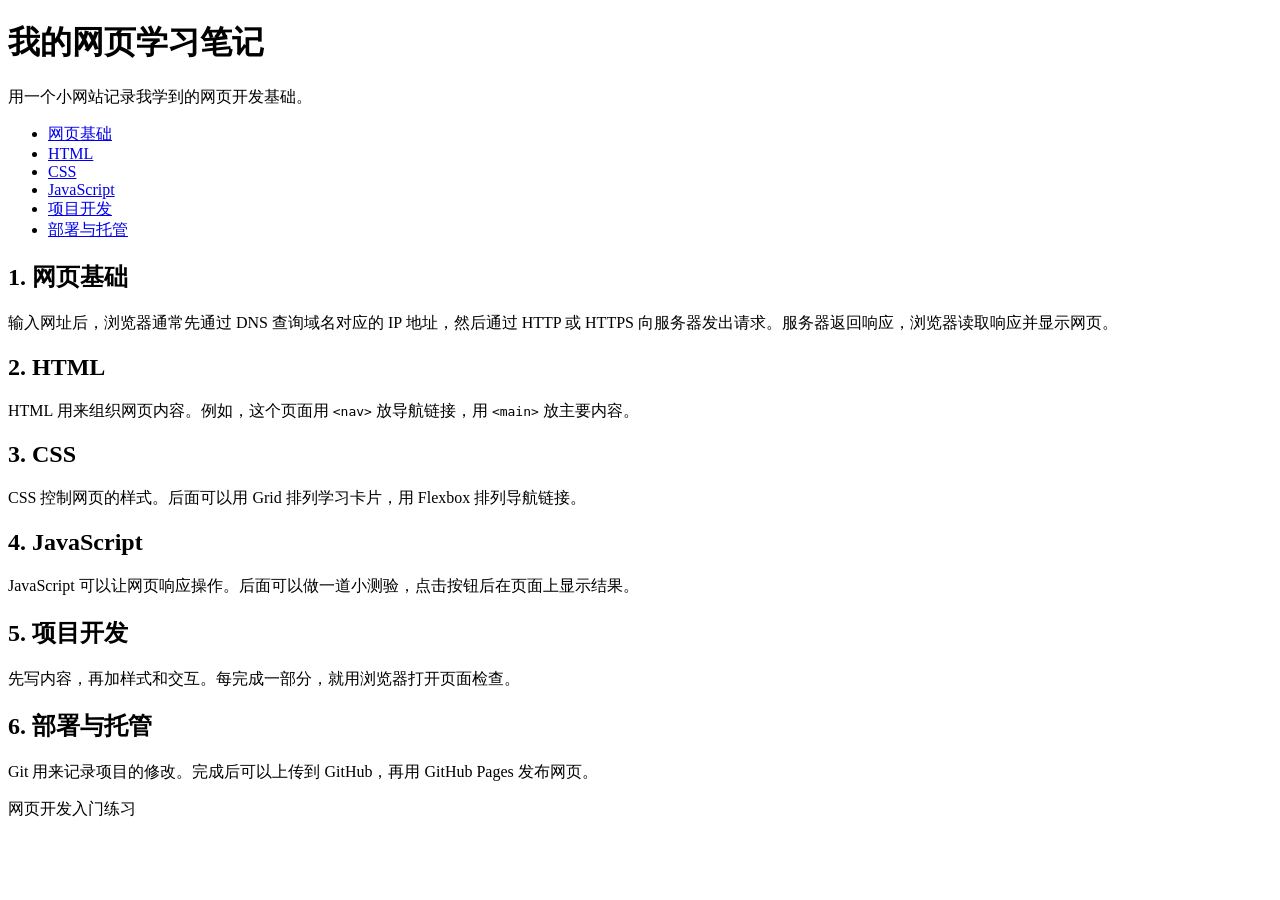
==== index.html @ ea60c0ec "Add HTML structure for learning notes" ====
<!doctype html>
<html lang="zh-CN">
<head>
  <meta charset="utf-8">
  <meta name="viewport" content="width=device-width, initial-scale=1">
  <title>我的网页学习笔记</title>
</head>
<body>
  <header>
    <h1>我的网页学习笔记</h1>
    <p>用一个小网站记录我学到的网页开发基础。</p>
    <nav aria-label="学习主题">
      <ul>
        <li><a href="#web">网页基础</a></li>
        <li><a href="#html">HTML</a></li>
        <li><a href="#css">CSS</a></li>
        <li><a href="#javascript">JavaScript</a></li>
        <li><a href="#project">项目开发</a></li>
        <li><a href="#deployment">部署与托管</a></li>
      </ul>
    </nav>
  </header>
  <main>
    <section id="web">
      <h2>1. 网页基础</h2>
      <p>输入网址后，浏览器通常先通过 DNS 查询域名对应的 IP 地址，然后通过 HTTP 或 HTTPS 向服务器发出请求。服务器返回响应，浏览器读取响应并显示网页。</p>
    </section>
    <section id="html">
      <h2>2. HTML</h2>
      <p>HTML 用来组织网页内容。例如，这个页面用 <code>&lt;nav&gt;</code> 放导航链接，用 <code>&lt;main&gt;</code> 放主要内容。</p>
    </section>
    <section id="css">
      <h2>3. CSS</h2>
      <p>CSS 控制网页的样式。后面可以用 Grid 排列学习卡片，用 Flexbox 排列导航链接。</p>
    </section>
    <section id="javascript">
      <h2>4. JavaScript</h2>
      <p>JavaScript 可以让网页响应操作。后面可以做一道小测验，点击按钮后在页面上显示结果。</p>
    </section>
    <section id="project">
      <h2>5. 项目开发</h2>
      <p>先写内容，再加样式和交互。每完成一部分，就用浏览器打开页面检查。</p>
    </section>
    <section id="deployment">
      <h2>6. 部署与托管</h2>
      <p>Git 用来记录项目的修改。完成后可以上传到 GitHub，再用 GitHub Pages 发布网页。</p>
    </section>
  </main>
  <footer>
    <p>网页开发入门练习</p>
  </footer>
</body>
</html>
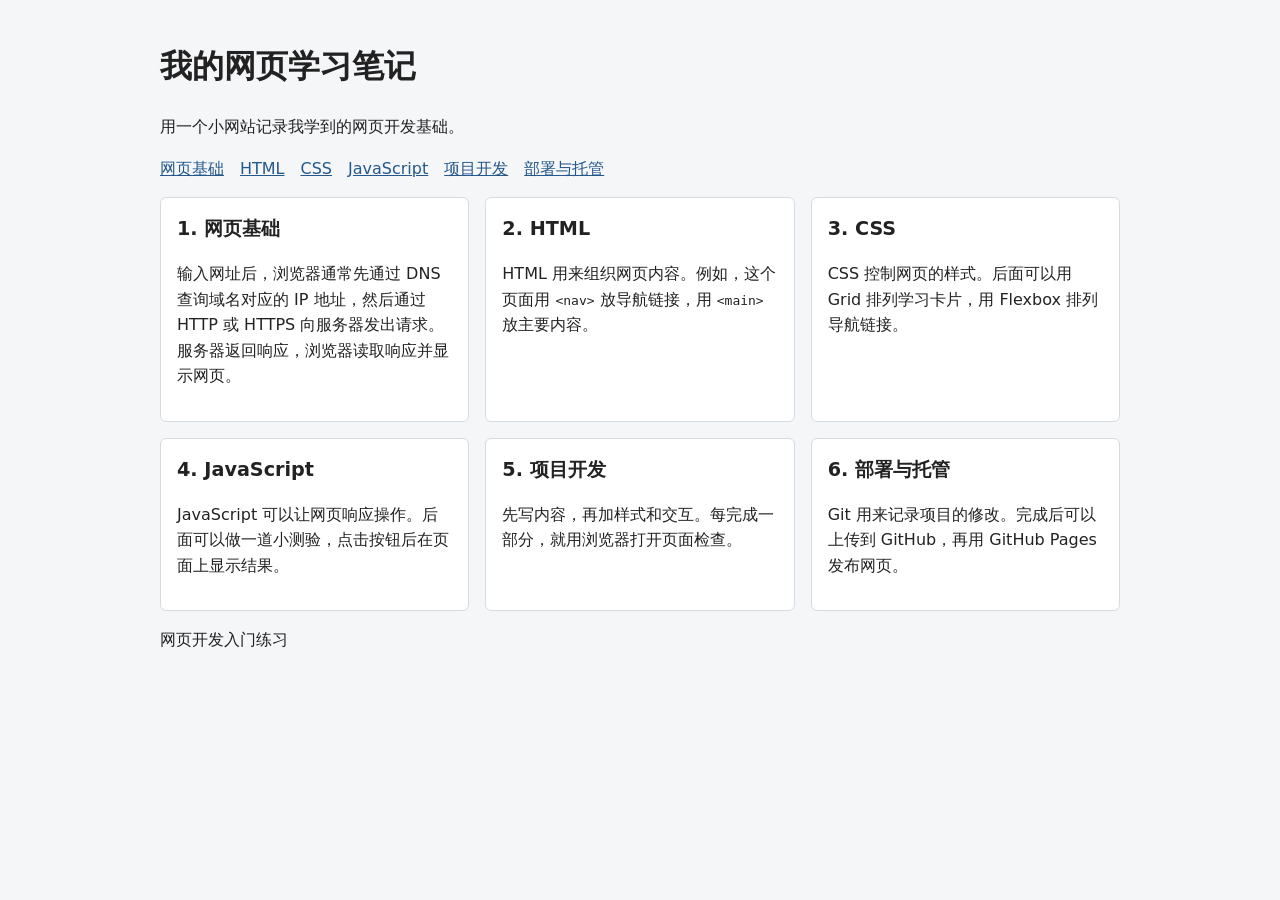
==== commit 9a2313d3: "Add simple responsive styles" ====
--- a/index.html
+++ b/index.html
@@ -4,6 +4,7 @@
   <meta charset="utf-8">
   <meta name="viewport" content="width=device-width, initial-scale=1">
   <title>我的网页学习笔记</title>
+  <link rel="stylesheet" href="style.css">
 </head>
 <body>
   <header>
--- a/style.css
+++ b/style.css
@@ -0,0 +1,45 @@
+body {
+  max-width: 960px;
+  margin: 0 auto;
+  padding: 20px;
+  font-family: system-ui, sans-serif;
+  line-height: 1.6;
+  background: #f4f6f8;
+  color: #222;
+}
+
+nav ul {
+  display: flex;
+  flex-wrap: wrap;
+  gap: 8px 16px;
+  padding: 0;
+  list-style: none;
+}
+
+nav a {
+  color: #24578a;
+}
+
+main {
+  display: grid;
+  grid-template-columns: repeat(3, 1fr);
+  gap: 16px;
+}
+
+section {
+  padding: 16px;
+  border: 1px solid #d5dbe1;
+  border-radius: 6px;
+  background: white;
+}
+
+section h2 {
+  margin-top: 0;
+  font-size: 1.2rem;
+}
+
+@media (max-width: 680px) {
+  main {
+    grid-template-columns: 1fr;
+  }
+}
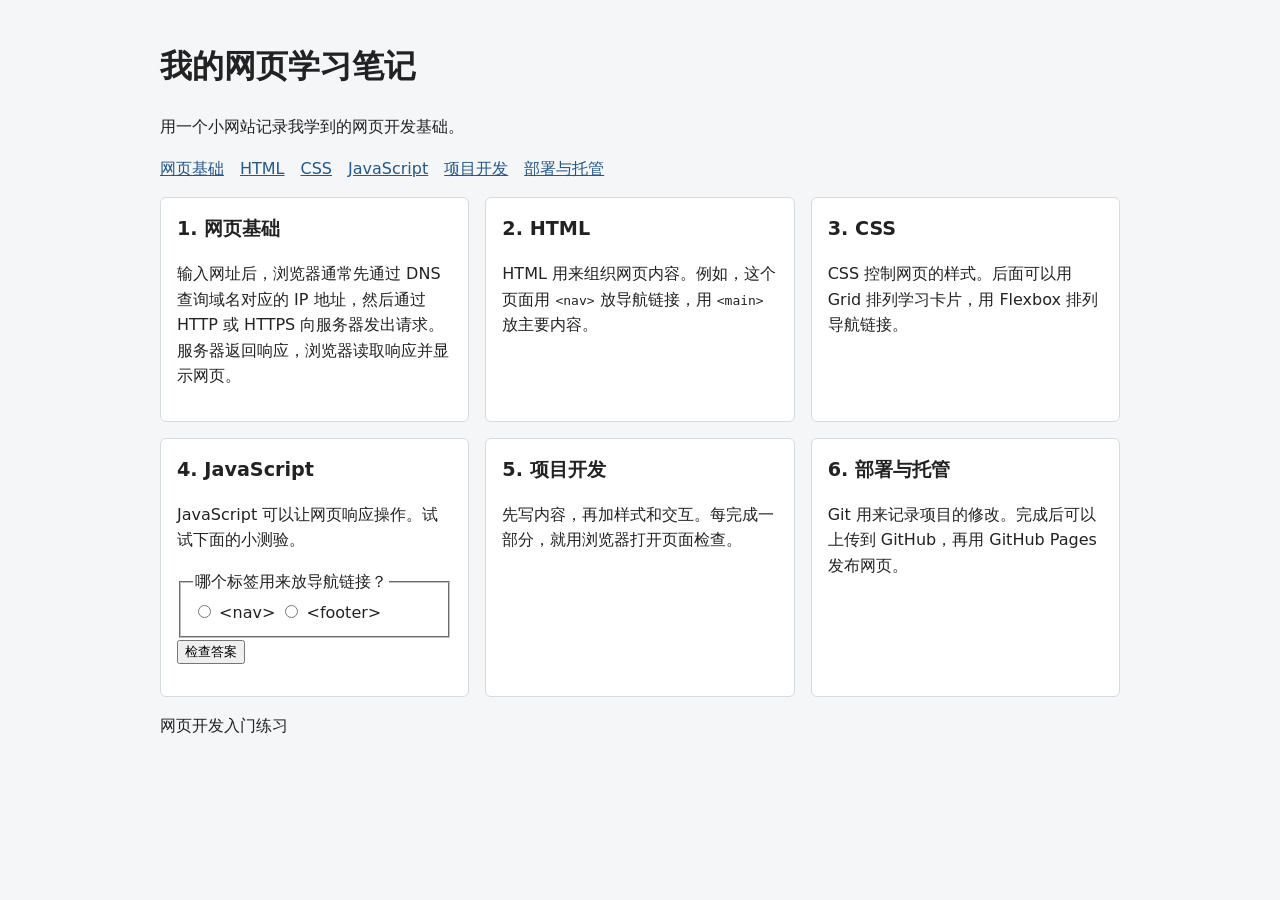
==== commit 651ea2fc: "Add a JavaScript practice quiz" ====
--- a/index.html
+++ b/index.html
@@ -36,7 +36,14 @@
     </section>
     <section id="javascript">
       <h2>4. JavaScript</h2>
-      <p>JavaScript 可以让网页响应操作。后面可以做一道小测验，点击按钮后在页面上显示结果。</p>
+      <p>JavaScript 可以让网页响应操作。试试下面的小测验。</p>
+      <fieldset>
+        <legend>哪个标签用来放导航链接？</legend>
+        <label><input type="radio" name="quiz" value="nav"> &lt;nav&gt;</label>
+        <label><input type="radio" name="quiz" value="footer"> &lt;footer&gt;</label>
+      </fieldset>
+      <button id="check-answer" type="button">检查答案</button>
+      <p id="quiz-result" role="status"></p>
     </section>
     <section id="project">
       <h2>5. 项目开发</h2>
@@ -50,5 +57,6 @@
   <footer>
     <p>网页开发入门练习</p>
   </footer>
+  <script src="quiz.js"></script>
 </body>
 </html>
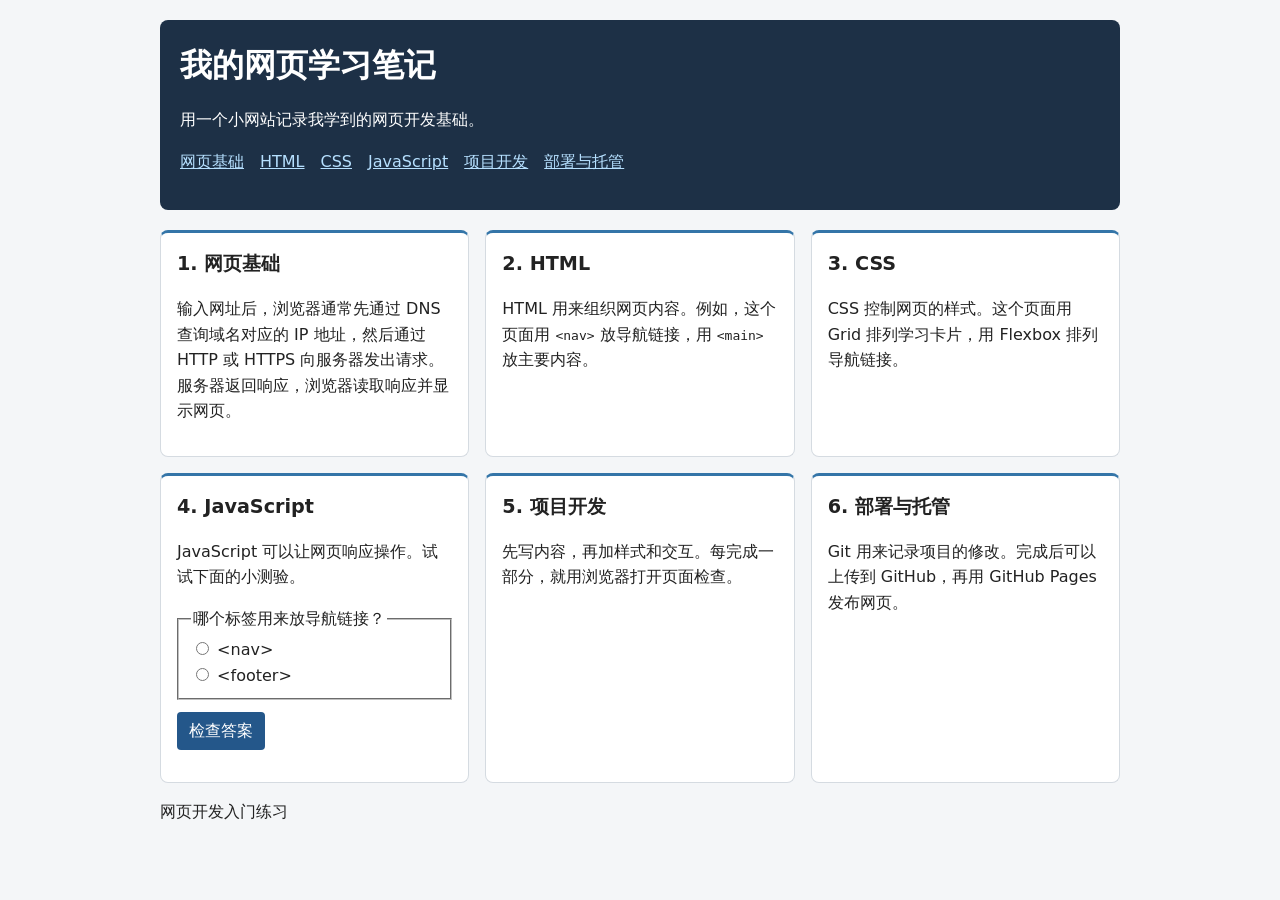
==== commit 6c1a2cb5: "Polish the learning page layout" ====
--- a/index.html
+++ b/index.html
@@ -32,7 +32,7 @@
     </section>
     <section id="css">
       <h2>3. CSS</h2>
-      <p>CSS 控制网页的样式。后面可以用 Grid 排列学习卡片，用 Flexbox 排列导航链接。</p>
+      <p>CSS 控制网页的样式。这个页面用 Grid 排列学习卡片，用 Flexbox 排列导航链接。</p>
     </section>
     <section id="javascript">
       <h2>4. JavaScript</h2>
--- a/style.css
+++ b/style.css
@@ -6,6 +6,18 @@
   line-height: 1.6;
   background: #f4f6f8;
   color: #222;
+}
+
+header {
+  padding: 20px;
+  margin-bottom: 20px;
+  border-radius: 8px;
+  background: #1d3046;
+  color: white;
+}
+
+h1 {
+  margin: 0;
 }
 
 nav ul {
@@ -17,19 +29,20 @@
 }
 
 nav a {
-  color: #24578a;
+  color: #b6e0ff;
 }
 
 main {
   display: grid;
-  grid-template-columns: repeat(3, 1fr);
+  grid-template-columns: repeat(3, minmax(0, 1fr));
   gap: 16px;
 }
 
 section {
   padding: 16px;
   border: 1px solid #d5dbe1;
-  border-radius: 6px;
+  border-top: 3px solid #3475a8;
+  border-radius: 8px;
   background: white;
 }
 
@@ -38,6 +51,29 @@
   font-size: 1.2rem;
 }
 
+fieldset {
+  min-width: 0;
+  margin: 0 0 12px;
+}
+
+fieldset label {
+  display: block;
+}
+
+#check-answer {
+  padding: 6px 12px;
+  border: 0;
+  border-radius: 4px;
+  background: #24578a;
+  color: white;
+  font: inherit;
+  cursor: pointer;
+}
+
+#quiz-result {
+  margin-bottom: 0;
+}
+
 @media (max-width: 680px) {
   main {
     grid-template-columns: 1fr;
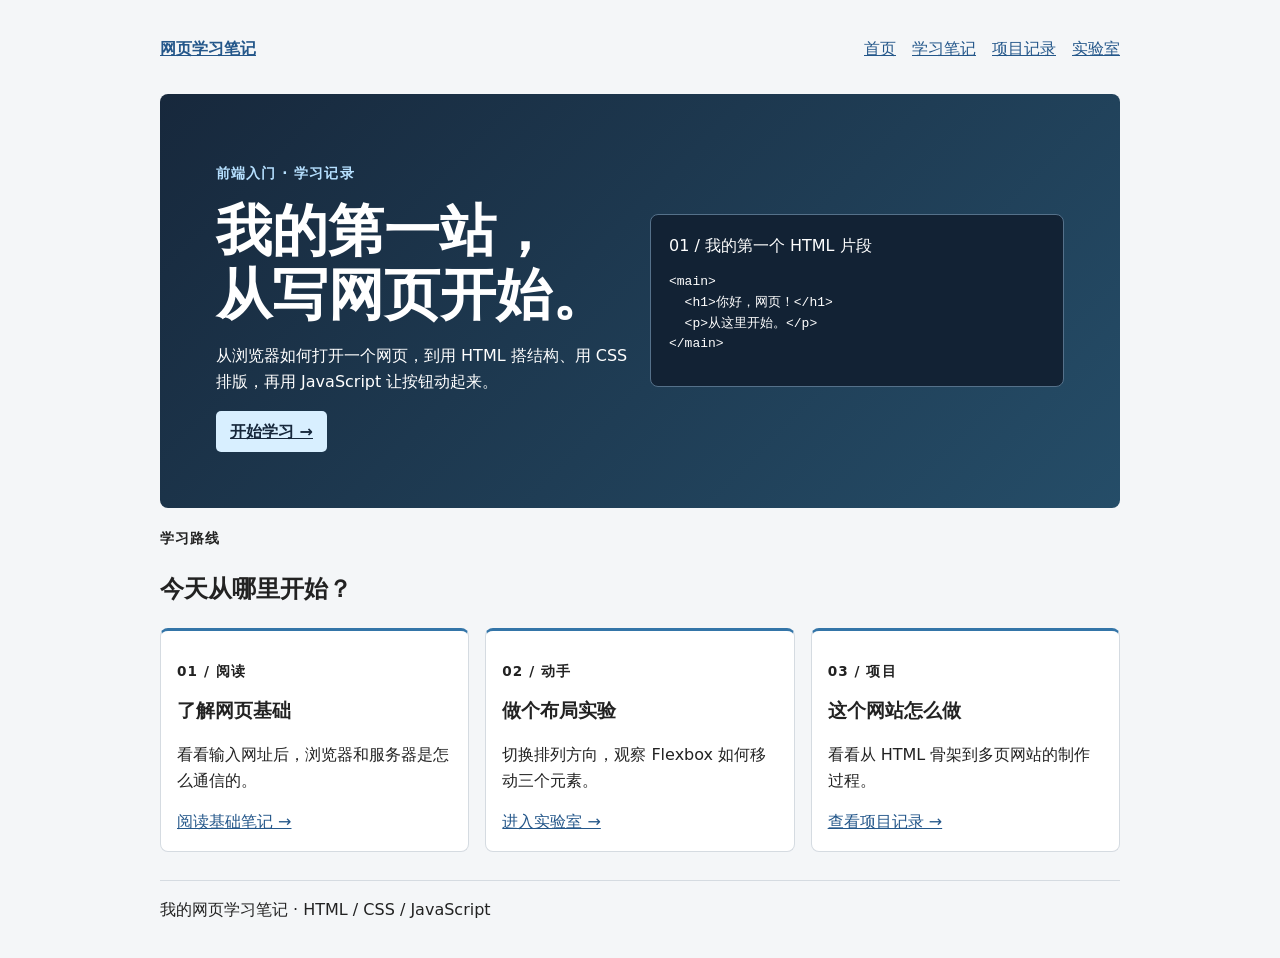
==== commit e7a67ea7: "Expand the site with notes, projects, and a playground" ====
--- a/index.html
+++ b/index.html
@@ -7,56 +7,53 @@
   <link rel="stylesheet" href="style.css">
 </head>
 <body>
-  <header>
-    <h1>我的网页学习笔记</h1>
-    <p>用一个小网站记录我学到的网页开发基础。</p>
-    <nav aria-label="学习主题">
+    <nav class="site-nav" aria-label="主导航">
+      <a class="brand" href="index.html">网页学习笔记</a>
       <ul>
-        <li><a href="#web">网页基础</a></li>
-        <li><a href="#html">HTML</a></li>
-        <li><a href="#css">CSS</a></li>
-        <li><a href="#javascript">JavaScript</a></li>
-        <li><a href="#project">项目开发</a></li>
-        <li><a href="#deployment">部署与托管</a></li>
+        <li><a href="index.html">首页</a></li>
+        <li><a href="lessons.html">学习笔记</a></li>
+        <li><a href="projects.html">项目记录</a></li><li><a href="playground.html">实验室</a></li>
       </ul>
     </nav>
+  <header class="hero">
+    <div>
+      <p class="eyebrow">前端入门 · 学习记录</p>
+      <h1>我的第一站，<br>从写网页开始。</h1>
+      <p>从浏览器如何打开一个网页，到用 HTML 搭结构、用 CSS 排版，再用 JavaScript 让按钮动起来。</p>
+      <a class="action" href="lessons.html">开始学习 →</a>
+    </div>
+    <figure class="preview">
+      <figcaption>01 / 我的第一个 HTML 片段</figcaption>
+      <pre><code>&lt;main&gt;
+  &lt;h1&gt;你好，网页！&lt;/h1&gt;
+  &lt;p&gt;从这里开始。&lt;/p&gt;
+&lt;/main&gt;</code></pre>
+    </figure>
   </header>
-  <main>
-    <section id="web">
-      <h2>1. 网页基础</h2>
-      <p>输入网址后，浏览器通常先通过 DNS 查询域名对应的 IP 地址，然后通过 HTTP 或 HTTPS 向服务器发出请求。服务器返回响应，浏览器读取响应并显示网页。</p>
-    </section>
-    <section id="html">
-      <h2>2. HTML</h2>
-      <p>HTML 用来组织网页内容。例如，这个页面用 <code>&lt;nav&gt;</code> 放导航链接，用 <code>&lt;main&gt;</code> 放主要内容。</p>
-    </section>
-    <section id="css">
-      <h2>3. CSS</h2>
-      <p>CSS 控制网页的样式。这个页面用 Grid 排列学习卡片，用 Flexbox 排列导航链接。</p>
-    </section>
-    <section id="javascript">
-      <h2>4. JavaScript</h2>
-      <p>JavaScript 可以让网页响应操作。试试下面的小测验。</p>
-      <fieldset>
-        <legend>哪个标签用来放导航链接？</legend>
-        <label><input type="radio" name="quiz" value="nav"> &lt;nav&gt;</label>
-        <label><input type="radio" name="quiz" value="footer"> &lt;footer&gt;</label>
-      </fieldset>
-      <button id="check-answer" type="button">检查答案</button>
-      <p id="quiz-result" role="status"></p>
-    </section>
-    <section id="project">
-      <h2>5. 项目开发</h2>
-      <p>先写内容，再加样式和交互。每完成一部分，就用浏览器打开页面检查。</p>
-    </section>
-    <section id="deployment">
-      <h2>6. 部署与托管</h2>
-      <p>Git 用来记录项目的修改。完成后可以上传到 GitHub，再用 GitHub Pages 发布网页。</p>
-    </section>
+  <main class="home">
+    <p class="eyebrow">学习路线</p>
+    <h2>今天从哪里开始？</h2>
+    <div class="routes">
+      <section>
+        <p class="eyebrow">01 / 阅读</p>
+        <h3>了解网页基础</h3>
+        <p>看看输入网址后，浏览器和服务器是怎么通信的。</p>
+        <a href="lessons.html#web">阅读基础笔记 →</a>
+      </section>
+      <section>
+        <p class="eyebrow">02 / 动手</p>
+        <h3>做个布局实验</h3>
+        <p>切换排列方向，观察 Flexbox 如何移动三个元素。</p>
+        <a href="playground.html">进入实验室 →</a>
+      </section>
+      <section>
+        <p class="eyebrow">03 / 项目</p>
+        <h3>这个网站怎么做</h3>
+        <p>看看从 HTML 骨架到多页网站的制作过程。</p>
+        <a href="projects.html">查看项目记录 →</a>
+      </section>
+    </div>
   </main>
-  <footer>
-    <p>网页开发入门练习</p>
-  </footer>
-  <script src="quiz.js"></script>
+  <footer><p>我的网页学习笔记 · HTML / CSS / JavaScript</p></footer>
 </body>
 </html>
--- a/style.css
+++ b/style.css
@@ -32,7 +32,7 @@
   color: #b6e0ff;
 }
 
-main {
+main:not(.home), .routes {
   display: grid;
   grid-template-columns: repeat(3, minmax(0, 1fr));
   gap: 16px;
@@ -75,7 +75,100 @@
 }
 
 @media (max-width: 680px) {
-  main {
+  main:not(.home), .routes {
     grid-template-columns: 1fr;
   }
 }
+
+.site-nav, .hero {
+  display: flex;
+  align-items: center;
+  justify-content: space-between;
+  flex-wrap: wrap;
+  gap: 20px;
+}
+
+.site-nav {
+  margin-bottom: 16px;
+}
+
+.site-nav a, .routes a {
+  color: #24578a;
+}
+
+.brand, .action {
+  font-weight: 700;
+}
+
+.hero {
+  padding: clamp(24px, 5vw, 56px);
+  background: linear-gradient(135deg, #17283c, #254d68);
+}
+
+.hero > div, .preview {
+  flex: 1 1 260px;
+  min-width: 0;
+}
+
+.hero h1 {
+  font-size: clamp(2rem, 5vw, 3.5rem);
+  line-height: 1.15;
+}
+
+.eyebrow {
+  font-size: 0.85rem;
+  font-weight: 700;
+  letter-spacing: 0.08em;
+}
+
+.hero .eyebrow {
+  color: #b6e0ff;
+}
+
+.action {
+  display: inline-block;
+  padding: 8px 14px;
+  border-radius: 5px;
+  background: #d8efff;
+  color: #17283c;
+}
+
+.preview {
+  box-sizing: border-box;
+  margin: 0;
+  padding: 18px;
+  border: 1px solid #55718a;
+  border-radius: 8px;
+  background: #122234;
+}
+
+.preview pre {
+  white-space: pre-wrap;
+  overflow-wrap: anywhere;
+}
+
+.routes h3 {
+  margin: 0;
+}
+
+footer {
+  margin-top: 28px;
+  border-top: 1px solid #d5dbe1;
+}
+
+#layout-demo {
+  display: flex;
+  flex-wrap: wrap;
+  gap: 10px;
+  margin-top: 16px;
+  padding: 16px;
+  background: #e9f3f0;
+  border-radius: 6px;
+}
+
+#layout-demo span {
+  padding: 8px 12px;
+  border-radius: 4px;
+  background: #254e4c;
+  color: white;
+}
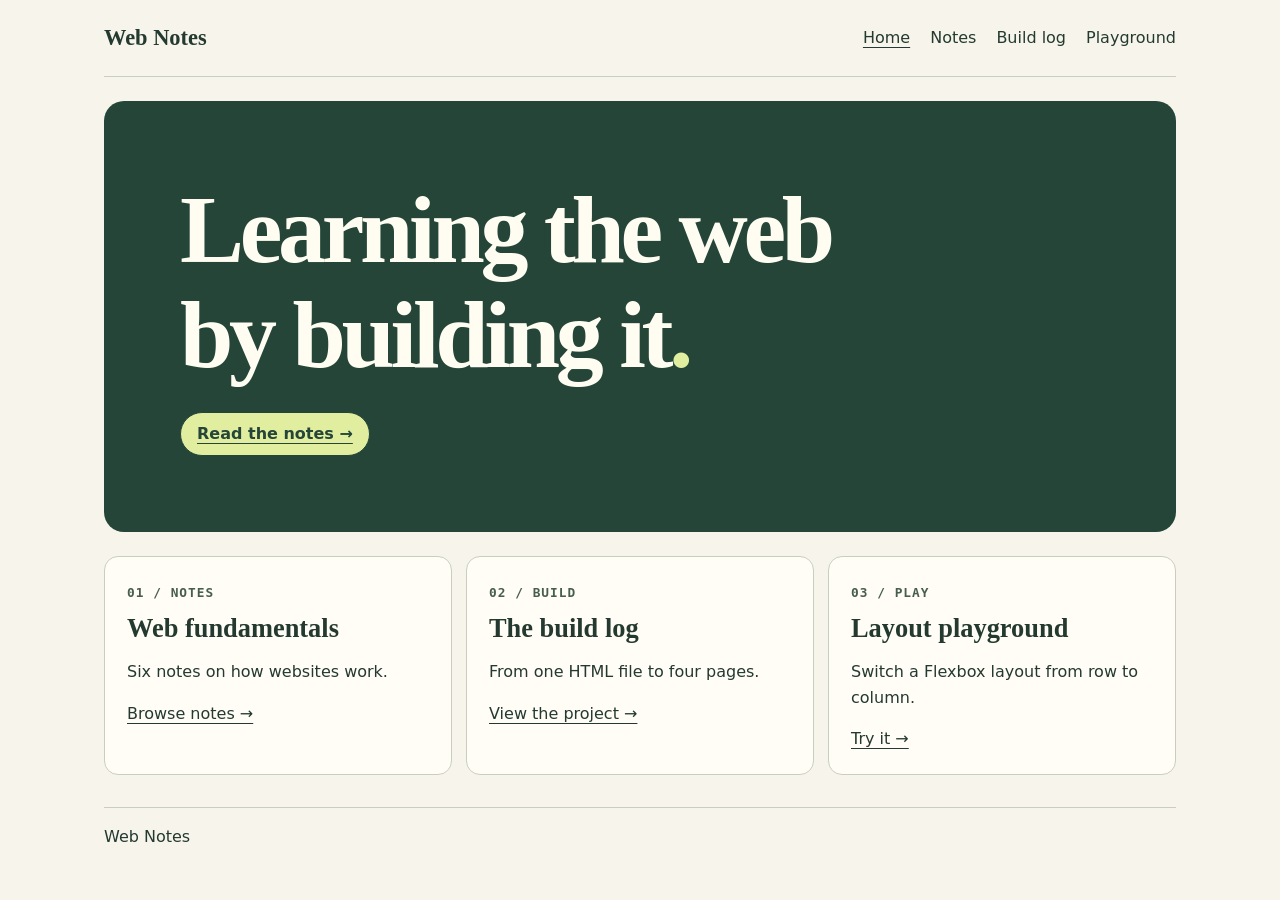
==== commit 82a455b4: "Restyle Web Notes and translate the site to English" ====
--- a/index.html
+++ b/index.html
@@ -1,59 +1,25 @@
 <!doctype html>
-<html lang="zh-CN">
+<html lang="en">
 <head>
   <meta charset="utf-8">
   <meta name="viewport" content="width=device-width, initial-scale=1">
-  <title>我的网页学习笔记</title>
+  <title>Home | Web Notes</title>
   <link rel="stylesheet" href="style.css">
 </head>
 <body>
-    <nav class="site-nav" aria-label="主导航">
-      <a class="brand" href="index.html">网页学习笔记</a>
-      <ul>
-        <li><a href="index.html">首页</a></li>
-        <li><a href="lessons.html">学习笔记</a></li>
-        <li><a href="projects.html">项目记录</a></li><li><a href="playground.html">实验室</a></li>
-      </ul>
-    </nav>
-  <header class="hero">
-    <div>
-      <p class="eyebrow">前端入门 · 学习记录</p>
-      <h1>我的第一站，<br>从写网页开始。</h1>
-      <p>从浏览器如何打开一个网页，到用 HTML 搭结构、用 CSS 排版，再用 JavaScript 让按钮动起来。</p>
-      <a class="action" href="lessons.html">开始学习 →</a>
-    </div>
-    <figure class="preview">
-      <figcaption>01 / 我的第一个 HTML 片段</figcaption>
-      <pre><code>&lt;main&gt;
-  &lt;h1&gt;你好，网页！&lt;/h1&gt;
-  &lt;p&gt;从这里开始。&lt;/p&gt;
-&lt;/main&gt;</code></pre>
-    </figure>
+  <nav class="site-nav" aria-label="Main navigation">
+    <a class="brand" href="index.html">Web Notes</a>
+    <div><a href="index.html" aria-current="page">Home</a> <a href="lessons.html">Notes</a> <a href="projects.html">Build log</a> <a href="playground.html">Playground</a></div>
+  </nav>
+  <header class="cover">
+    <h1>Learning the web<br>by building it<span>.</span></h1>
+    <a class="button" href="lessons.html">Read the notes →</a>
   </header>
-  <main class="home">
-    <p class="eyebrow">学习路线</p>
-    <h2>今天从哪里开始？</h2>
-    <div class="routes">
-      <section>
-        <p class="eyebrow">01 / 阅读</p>
-        <h3>了解网页基础</h3>
-        <p>看看输入网址后，浏览器和服务器是怎么通信的。</p>
-        <a href="lessons.html#web">阅读基础笔记 →</a>
-      </section>
-      <section>
-        <p class="eyebrow">02 / 动手</p>
-        <h3>做个布局实验</h3>
-        <p>切换排列方向，观察 Flexbox 如何移动三个元素。</p>
-        <a href="playground.html">进入实验室 →</a>
-      </section>
-      <section>
-        <p class="eyebrow">03 / 项目</p>
-        <h3>这个网站怎么做</h3>
-        <p>看看从 HTML 骨架到多页网站的制作过程。</p>
-        <a href="projects.html">查看项目记录 →</a>
-      </section>
-    </div>
+  <main class="cards" aria-label="Explore the site">
+    <section><small>01 / NOTES</small><h2>Web fundamentals</h2><p>Six notes on how websites work.</p><a href="lessons.html">Browse notes →</a></section>
+    <section><small>02 / BUILD</small><h2>The build log</h2><p>From one HTML file to four pages.</p><a href="projects.html">View the project →</a></section>
+    <section><small>03 / PLAY</small><h2>Layout playground</h2><p>Switch a Flexbox layout from row to column.</p><a href="playground.html">Try it →</a></section>
   </main>
-  <footer><p>我的网页学习笔记 · HTML / CSS / JavaScript</p></footer>
+  <footer>Web Notes</footer>
 </body>
 </html>
--- a/style.css
+++ b/style.css
@@ -1,160 +1,102 @@
-body {
-  max-width: 960px;
-  margin: 0 auto;
-  padding: 20px;
-  font-family: system-ui, sans-serif;
-  line-height: 1.6;
-  background: #f4f6f8;
-  color: #222;
+:root {
+  color-scheme: light;
+  --ink: #243a30;
+  --paper: #f7f5eb;
+  --line: #c9cec0;
+  --green: #244538;
+  --lime: #e1eea0;
 }
 
-header {
-  padding: 20px;
-  margin-bottom: 20px;
-  border-radius: 8px;
-  background: #1d3046;
-  color: white;
+* { box-sizing: border-box; }
+
+body {
+  max-width: 1120px;
+  margin: auto;
+  padding: 0 24px;
+  background: var(--paper);
+  color: var(--ink);
+  font: 1rem/1.6 system-ui, sans-serif;
 }
 
-h1 {
-  margin: 0;
+a { color: inherit; text-underline-offset: 4px; }
+a:hover { text-decoration-thickness: 2px; }
+:focus-visible { outline: 2px solid currentColor; outline-offset: 4px; }
+
+.site-nav, .site-nav div, .topics {
+  display: flex;
+  flex-wrap: wrap;
+  align-items: center;
+  gap: 12px 20px;
 }
 
-nav ul {
-  display: flex;
-  flex-wrap: wrap;
-  gap: 8px 16px;
-  padding: 0;
-  list-style: none;
+.site-nav {
+  justify-content: space-between;
+  padding: 20px 0;
+  border-bottom: 1px solid var(--line);
 }
 
-nav a {
-  color: #b6e0ff;
+.brand { font-family: Georgia, serif; font-size: 1.4rem; font-weight: bold; }
+.site-nav a:not([aria-current]) { text-decoration: none; }
+
+header {
+  padding: 36px 0 24px;
 }
 
-main:not(.home), .routes {
+h1, h2 { font-family: Georgia, serif; line-height: 1.1; }
+h1 { margin: 0; font-size: clamp(2.3rem, 6vw, 5rem); letter-spacing: -0.045em; }
+h2 { margin: 10px 0; font-size: 1.65rem; }
+.topics { margin-top: 18px; }
+
+.cover {
+  margin: 24px 0;
+  padding: clamp(24px, 6vw, 76px);
+  border-radius: 20px;
+  background: var(--green);
+  color: #fffdf1;
+}
+
+.cover h1 { font-size: clamp(2.4rem, 8vw, 6rem); }
+.cover h1 span { color: var(--lime); }
+
+.button, button {
+  display: inline-block;
+  padding: 8px 16px;
+  border: 1px solid var(--green);
+  border-radius: 999px;
+  background: var(--lime);
+  color: var(--green);
+  font: inherit;
+  font-weight: 650;
+  cursor: pointer;
+}
+
+.cover .button { margin-top: 24px; }
+
+.cards {
   display: grid;
   grid-template-columns: repeat(3, minmax(0, 1fr));
-  gap: 16px;
+  gap: 14px;
 }
 
 section {
-  padding: 16px;
-  border: 1px solid #d5dbe1;
-  border-top: 3px solid #3475a8;
-  border-radius: 8px;
-  background: white;
+  min-width: 0;
+  padding: 22px;
+  border: 1px solid var(--line);
+  border-radius: 14px;
+  background: #fffdf5;
 }
 
-section h2 {
-  margin-top: 0;
-  font-size: 1.2rem;
-}
+section:target { border-color: var(--green); background: #f0f4dd; }
 
-fieldset {
-  min-width: 0;
-  margin: 0 0 12px;
-}
-
-fieldset label {
-  display: block;
-}
-
-#check-answer {
-  padding: 6px 12px;
-  border: 0;
-  border-radius: 4px;
-  background: #24578a;
-  color: white;
-  font: inherit;
-  cursor: pointer;
-}
-
-#quiz-result {
-  margin-bottom: 0;
-}
-
-@media (max-width: 680px) {
-  main:not(.home), .routes {
-    grid-template-columns: 1fr;
-  }
-}
-
-.site-nav, .hero {
-  display: flex;
-  align-items: center;
-  justify-content: space-between;
-  flex-wrap: wrap;
-  gap: 20px;
-}
-
-.site-nav {
-  margin-bottom: 16px;
-}
-
-.site-nav a, .routes a {
-  color: #24578a;
-}
-
-.brand, .action {
-  font-weight: 700;
-}
-
-.hero {
-  padding: clamp(24px, 5vw, 56px);
-  background: linear-gradient(135deg, #17283c, #254d68);
-}
-
-.hero > div, .preview {
-  flex: 1 1 260px;
-  min-width: 0;
-}
-
-.hero h1 {
-  font-size: clamp(2rem, 5vw, 3.5rem);
-  line-height: 1.15;
-}
-
-.eyebrow {
-  font-size: 0.85rem;
-  font-weight: 700;
+small {
+  color: #465e50;
+  font: 700 0.8rem/1.4 monospace;
   letter-spacing: 0.08em;
 }
 
-.hero .eyebrow {
-  color: #b6e0ff;
-}
-
-.action {
-  display: inline-block;
-  padding: 8px 14px;
-  border-radius: 5px;
-  background: #d8efff;
-  color: #17283c;
-}
-
-.preview {
-  box-sizing: border-box;
-  margin: 0;
-  padding: 18px;
-  border: 1px solid #55718a;
-  border-radius: 8px;
-  background: #122234;
-}
-
-.preview pre {
-  white-space: pre-wrap;
-  overflow-wrap: anywhere;
-}
-
-.routes h3 {
-  margin: 0;
-}
-
-footer {
-  margin-top: 28px;
-  border-top: 1px solid #d5dbe1;
-}
+fieldset { min-width: 0; margin: 0 0 12px; border: 1px solid var(--line); }
+fieldset label { display: block; }
+select { font: inherit; }
 
 #layout-demo {
   display: flex;
@@ -162,13 +104,23 @@
   gap: 10px;
   margin-top: 16px;
   padding: 16px;
-  background: #e9f3f0;
-  border-radius: 6px;
+  background: #e9efdf;
+  border-radius: 10px;
 }
 
 #layout-demo span {
   padding: 8px 12px;
-  border-radius: 4px;
-  background: #254e4c;
+  border-radius: 6px;
+  background: var(--green);
   color: white;
 }
+
+footer {
+  margin-top: 32px;
+  padding: 16px 0;
+  border-top: 1px solid var(--line);
+}
+
+@media (max-width: 700px) {
+  .cards { grid-template-columns: 1fr; }
+}
